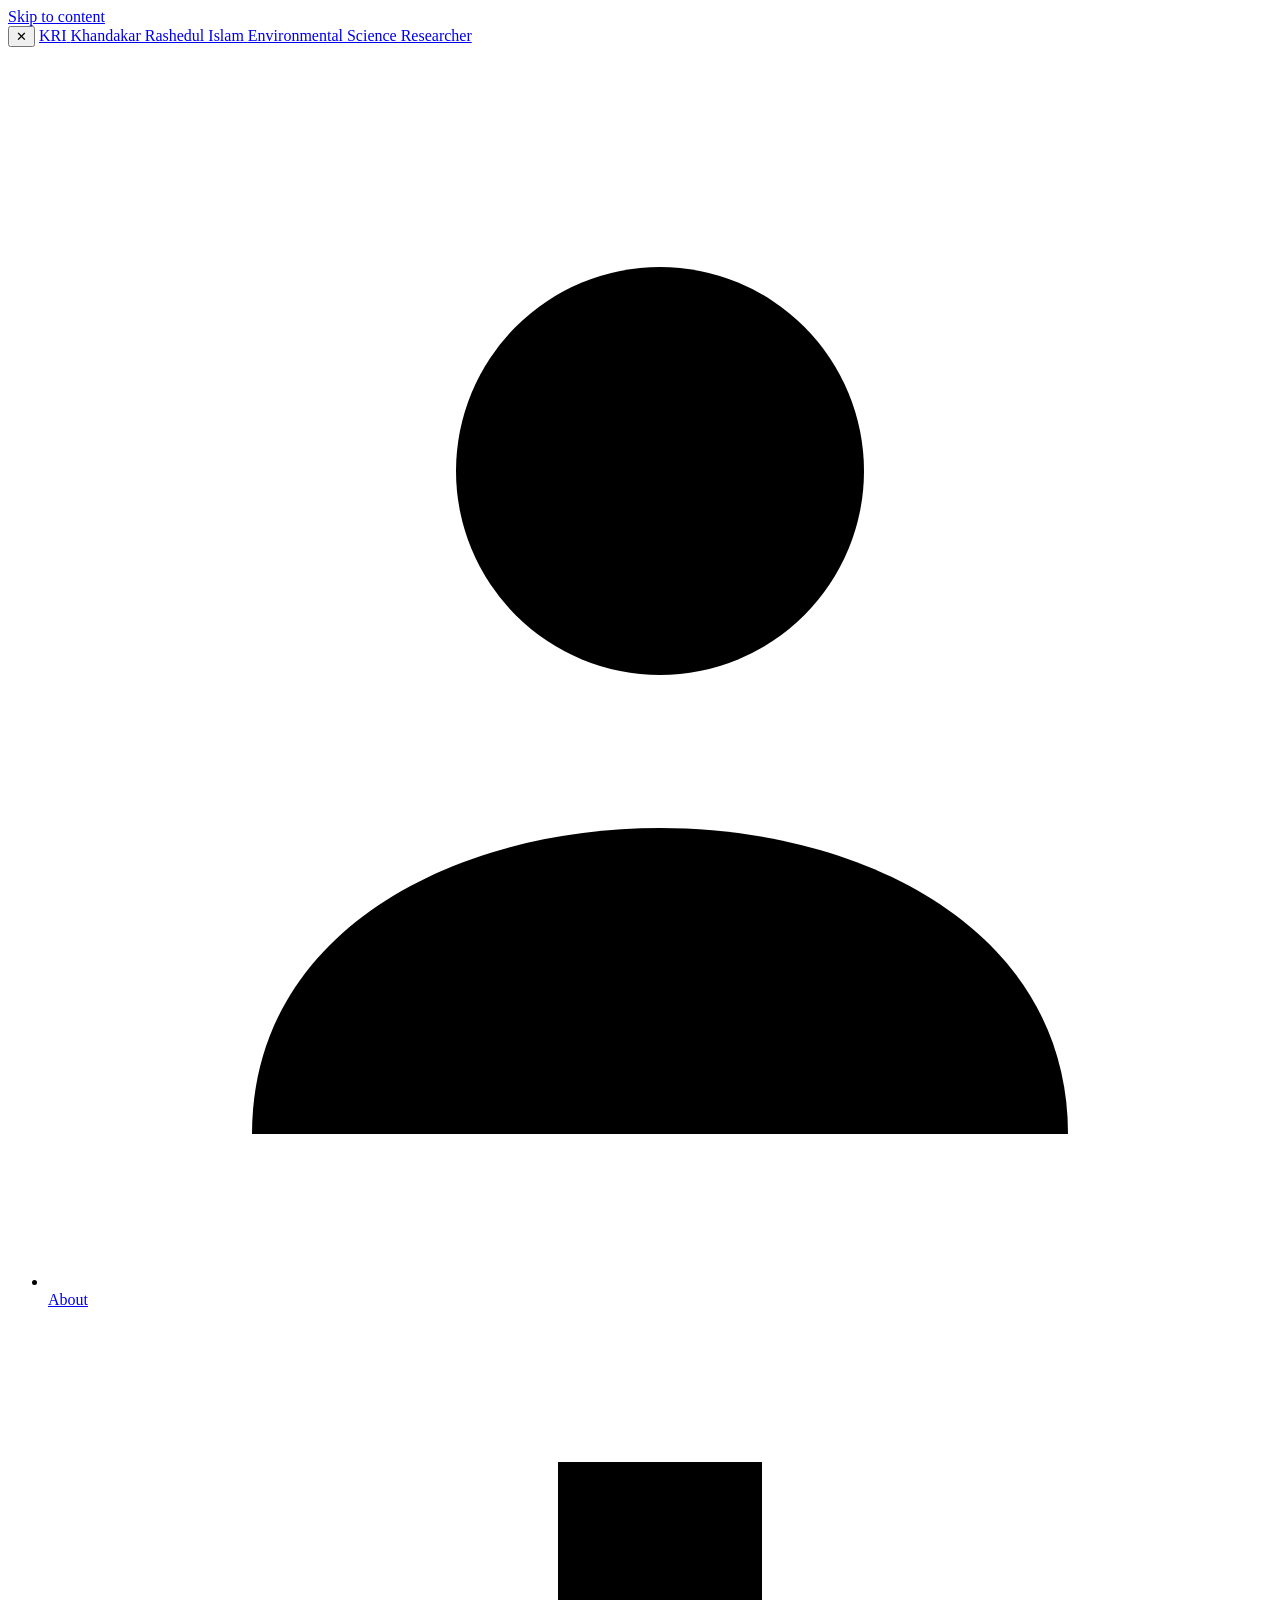
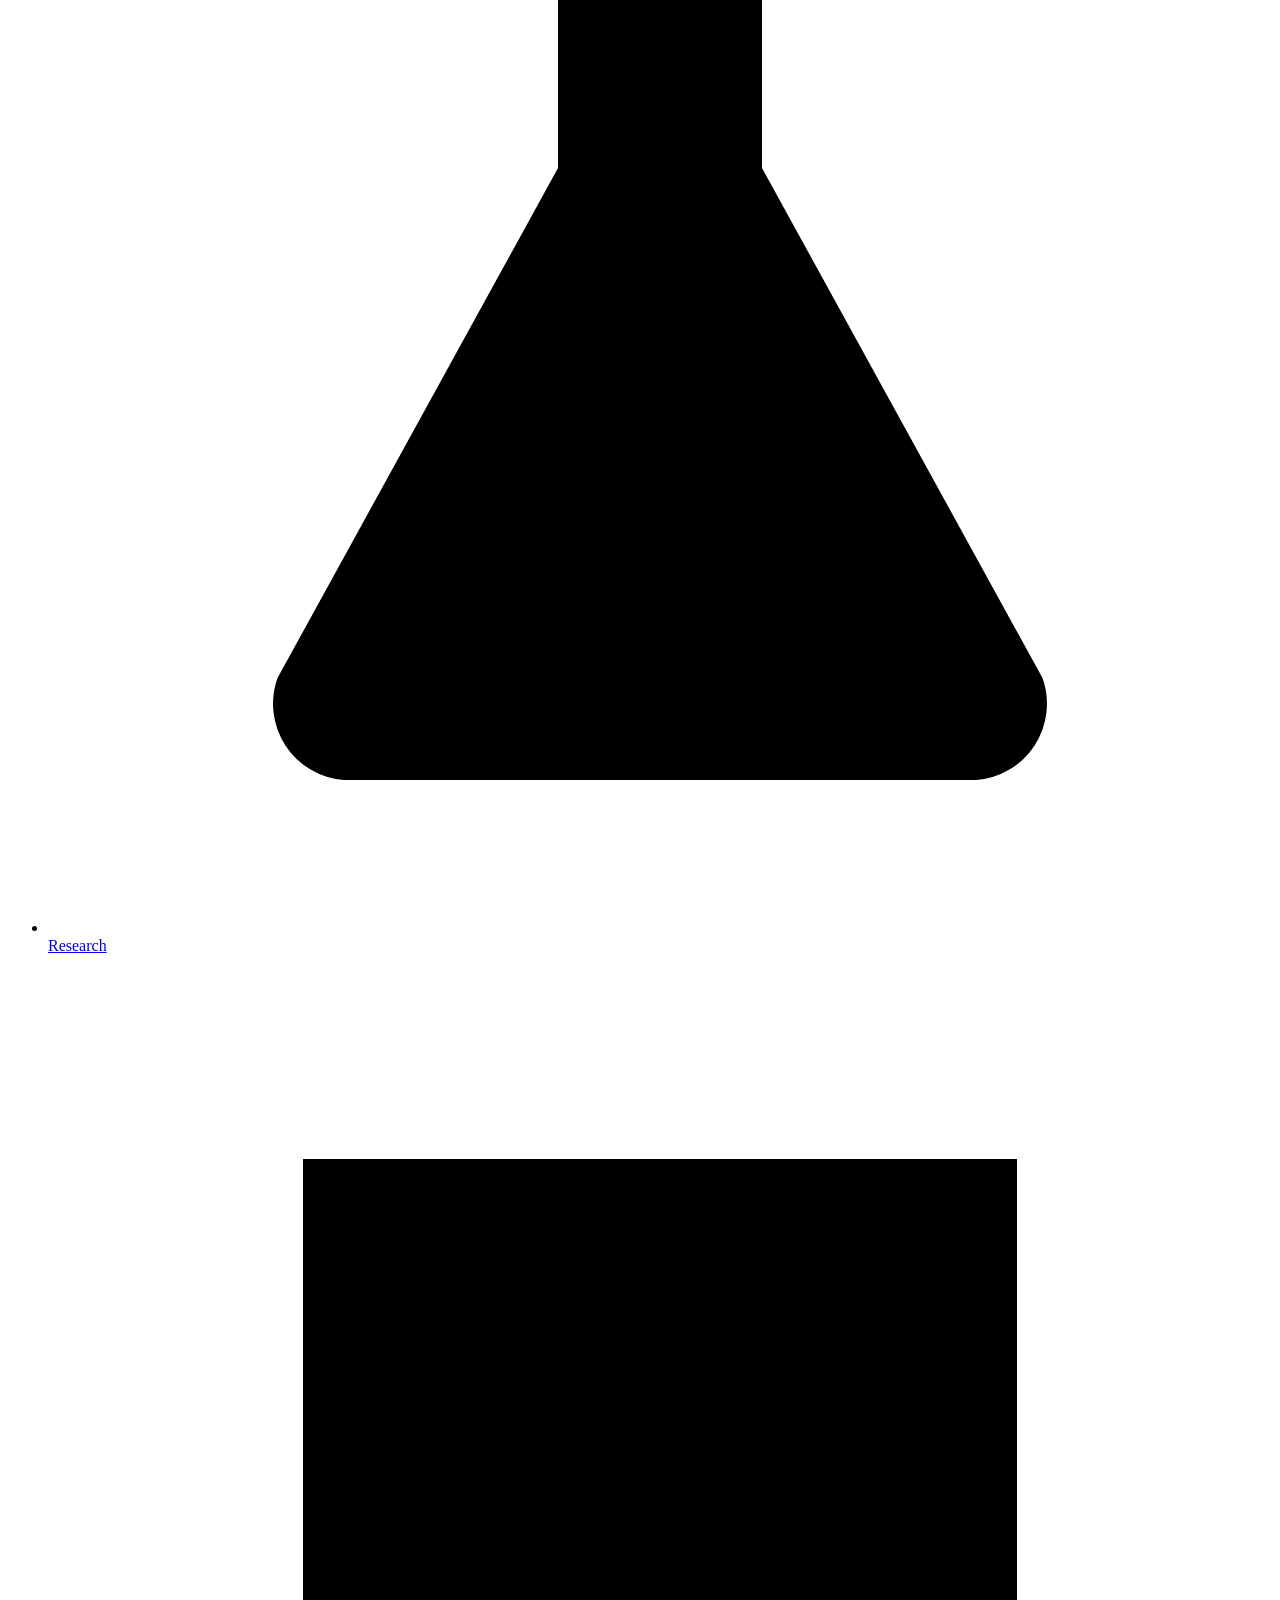
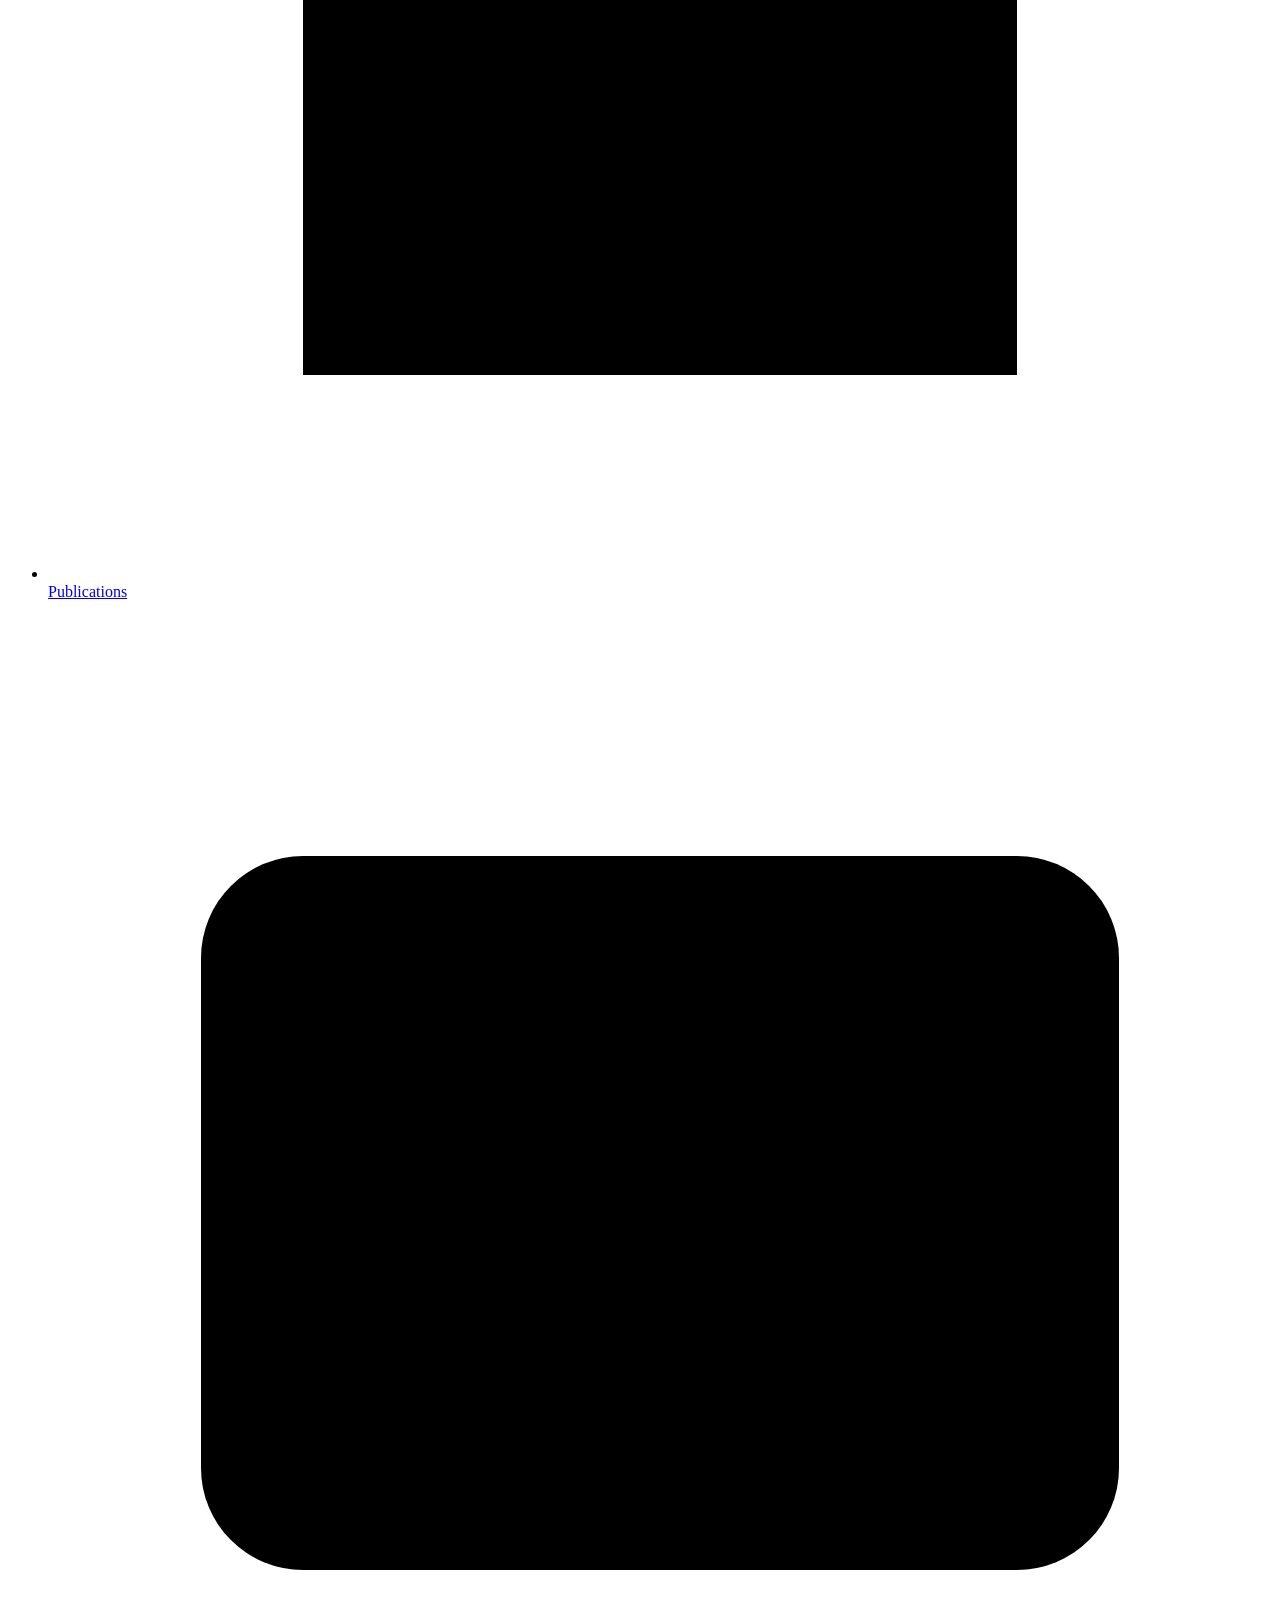
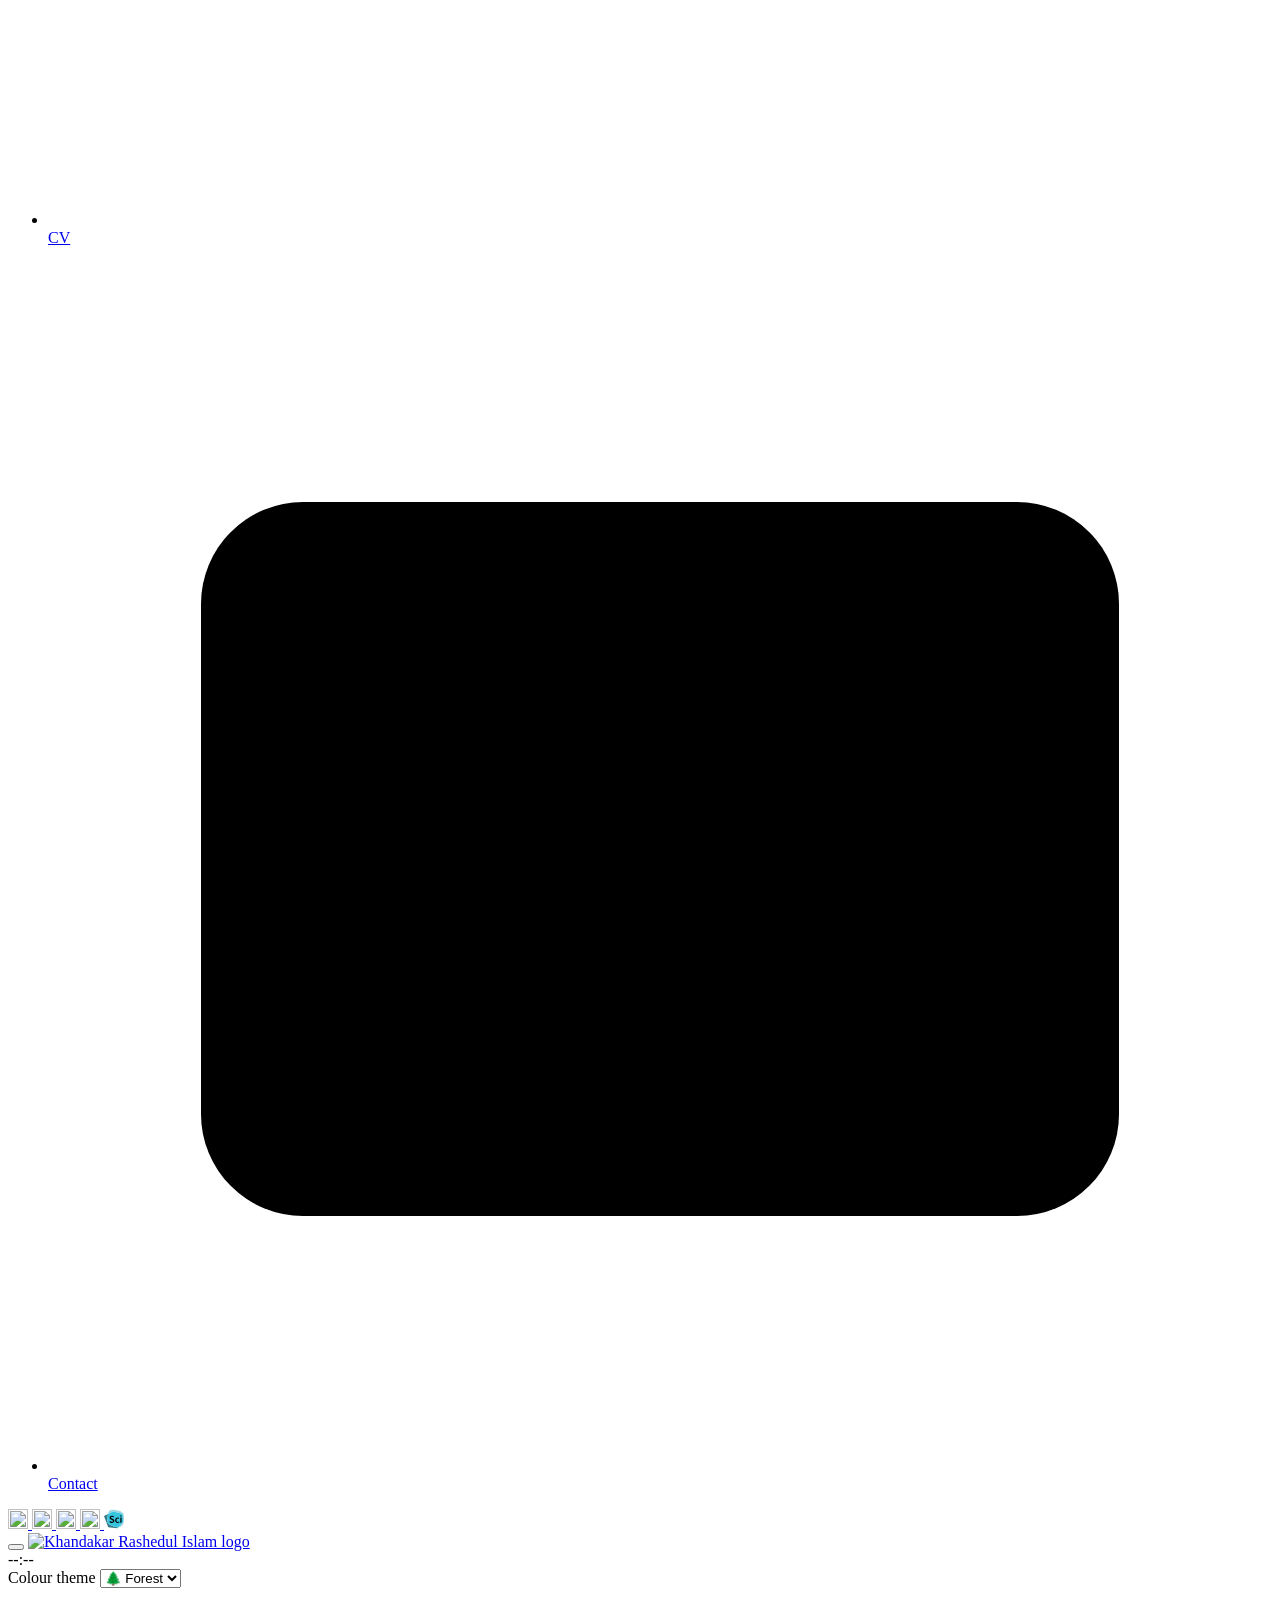
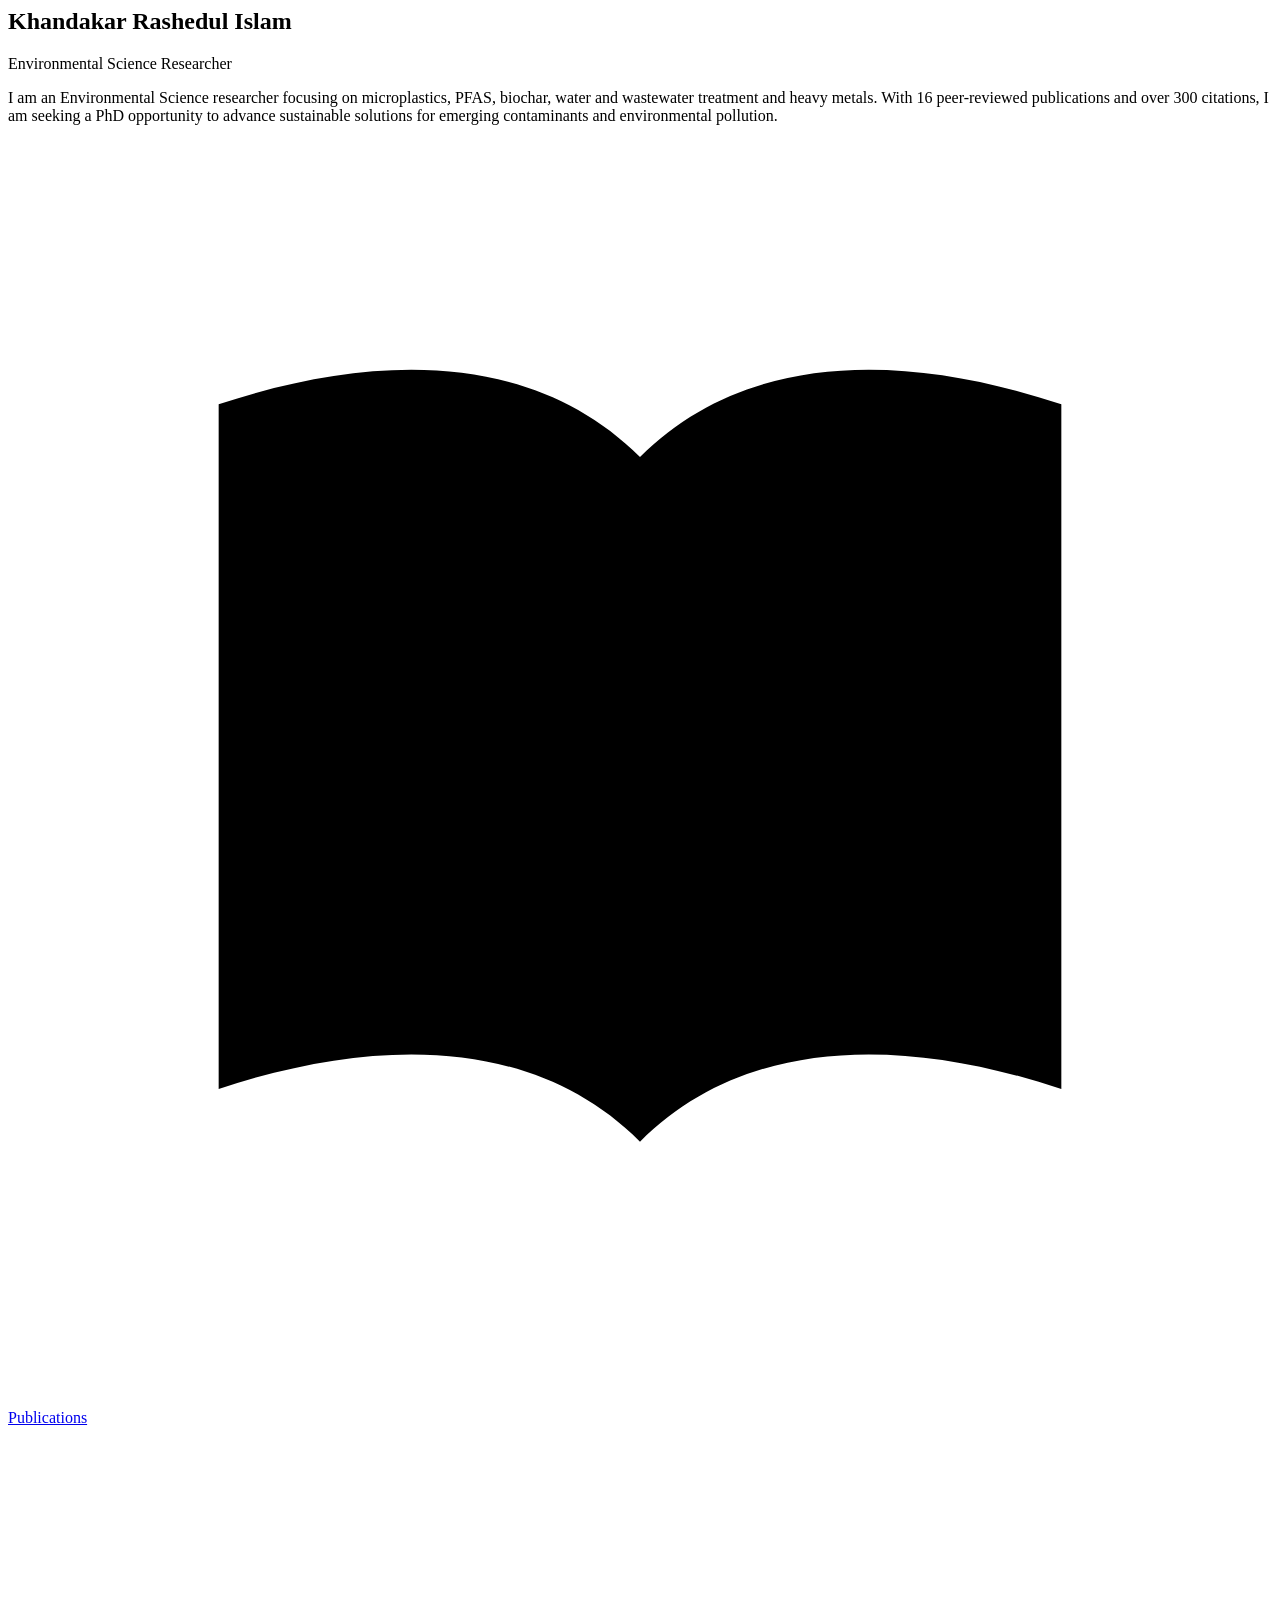
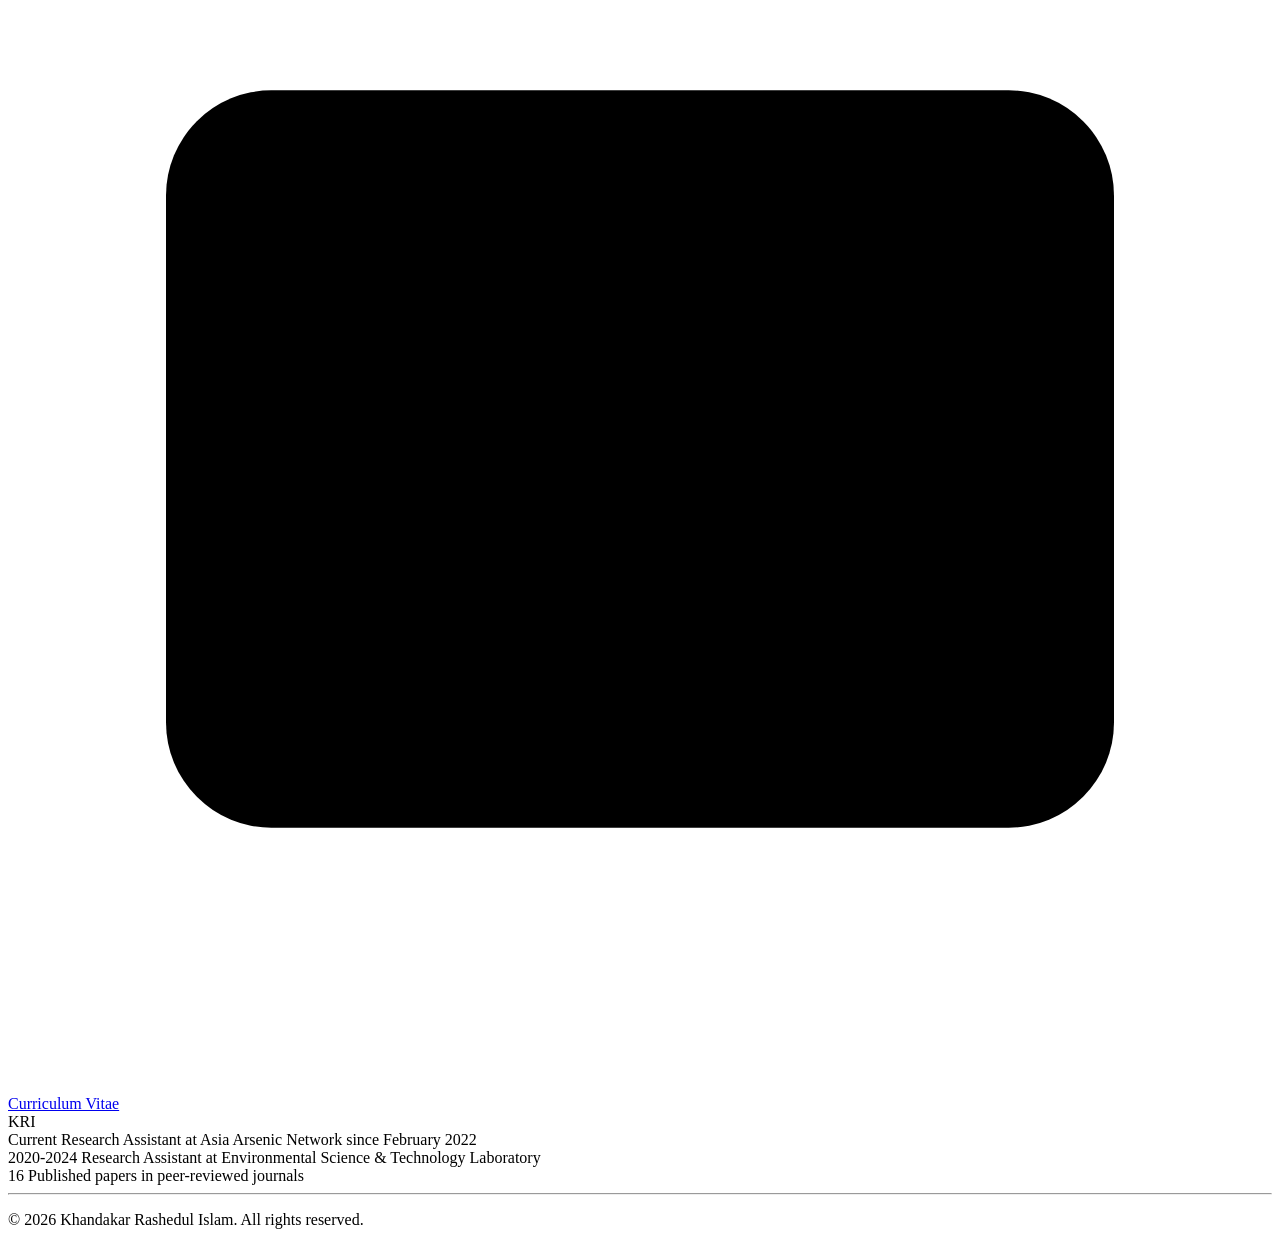
==== index.html @ bc5d3977 "Add SciProfiles link to index.html" ====
<!DOCTYPE html>
<html lang="en">
<head>
  <meta charset="UTF-8">
  <meta name="viewport" content="width=device-width, initial-scale=1">
  <title>Khandakar Rashedul Islam | Environmental Science Researcher</title>
  <meta name="description" content="Academic portfolio of Khandakar Rashedul Islam, an environmental science researcher working on microplastics, emerging contaminants such as PFAS, and environmental remediation.">
  <link rel="stylesheet" href="style.css">
    <link rel="icon" href="assets/logo.png" type="image/png">
</head>
<body>

  <!-- Falling background symbols (filled in by script.js) -->
  <div class="bg-glyphs" id="bg-glyphs" aria-hidden="true"></div>

  <a class="skip-link" href="#main">Skip to content</a>

  <!-- Dark overlay behind the sidebar on tablet and mobile -->
  <div class="sidebar-overlay" id="sidebar-overlay" hidden></div>

  <!-- ===================== SIDEBAR ===================== -->
  <aside class="sidebar" id="sidebar" aria-label="Site menu">

    <button class="icon-btn sidebar-close" id="sidebar-close" type="button" aria-label="Close menu">✕</button>

    <a class="side-brand" href="index.html">
      <!--
        SIDEBAR PHOTO: to use your photo, upload assets/profile.jpg, then replace the <span> line below with:
        <img class="side-avatar" src="assets/profile.jpg" alt="Khandakar Rashedul Islam">
      -->
      <span class="side-avatar" aria-hidden="true">KRI</span>
      <span class="side-brand-text">
        <span class="side-name">Khandakar Rashedul Islam</span>
        <span class="side-title">Environmental Science Researcher</span>
      </span>
    </a>

    <nav class="side-nav" aria-label="Main navigation">
      <ul>
        <li>
          <a href="about.html">
            <span class="nav-icon"><svg class="icon" viewBox="0 0 24 24" aria-hidden="true"><circle cx="12" cy="8" r="4"/><path d="M4 21c0-4 4-6 8-6s8 2 8 6"/></svg></span>
            About
          </a>
        </li>
        <li>
          <a href="research.html">
            <span class="nav-icon"><svg class="icon" viewBox="0 0 24 24" aria-hidden="true"><path d="M9 3h6M10 3v6L4.5 19a1.5 1.5 0 0 0 1.3 2h12.4a1.5 1.5 0 0 0 1.3-2L14 9V3"/><path d="M7 15h10"/></svg></span>
            Research
          </a>
        </li>
        <li>
          <a href="publications.html">
            <span class="nav-icon"><svg class="icon" viewBox="0 0 24 24" aria-hidden="true"><path d="M5 4h14v16H5z"/><path d="M8 8h8M8 12h8M8 16h5"/></svg></span>
            Publications
          </a>
        </li>
        <li>
          <a href="cv.html">
            <span class="nav-icon"><svg class="icon" viewBox="0 0 24 24" aria-hidden="true"><rect x="3" y="5" width="18" height="14" rx="2"/><circle cx="9" cy="11" r="2"/><path d="M6 16c.5-1.5 5.5-1.5 6 0M15 10h3M15 14h3"/></svg></span>
            CV
          </a>
        </li>
        <li>
          <a href="contact.html">
            <span class="nav-icon"><svg class="icon" viewBox="0 0 24 24" aria-hidden="true"><rect x="3" y="5" width="18" height="14" rx="2"/><path d="m3 7 9 6 9-6"/></svg></span>
            Contact
          </a>
        </li>
      </ul>
    </nav>

    <!--
      PROFILE LINKS (bottom of sidebar). This is the ONLY place you need to edit your profile links.
      The buttons in the Contact section copy these automatically.
      To activate an icon: replace href="#contact" with your real link and delete the word is-placeholder.
      To remove an icon: delete its whole <a ...> ... </a> block.
    -->
       <div class="sidebar-links" aria-label="Academic profiles">
      <a class="profile-icon" href="https://www.linkedin.com/in/khandakarrashedulislam/" data-profile="linkedin" title="LinkedIn" aria-label="LinkedIn">
        <img src="assets/icons/linkedin.svg" alt="" width="20" height="20">
      </a>
      <a class="profile-icon" href="https://scholar.google.com/citations?user=u9Iv7xsAAAAJ&amp;hl=en" data-profile="scholar" title="Google Scholar" aria-label="Google Scholar">
        <img src="assets/icons/scholar.svg" alt="" width="20" height="20">
      </a>
      <a class="profile-icon" href="https://orcid.org/0000-0001-8953-0224" data-profile="orcid" title="ORCID" aria-label="ORCID">
        <img src="assets/icons/orcid.svg" alt="" width="20" height="20">
      </a>
      <a class="profile-icon" href="https://www.researchgate.net/profile/Khandakar-Rashedul-Islam-2?ev=hdr_xprf" data-profile="researchgate" title="ResearchGate" aria-label="ResearchGate">
        <img src="assets/icons/researchgate.svg" alt="" width="20" height="20">
      </a>
      <a class="profile-icon" href="https://sciprofiles.com/profile/Khandakarrashedulislam" data-profile="sciprofiles" title="SciProfiles" aria-label="SciProfiles">
        <img src="assets/icons/sciprofiles.svg" alt="" width="20" height="20">
      </a>
    </div>
    </div>

  </aside>

  <!-- ===================== MAIN AREA ===================== -->
  <div class="main-area">

    <!-- Top bar -->
    <header class="topbar">
      <div class="topbar-left">
        <button class="icon-btn menu-btn" id="menu-btn" type="button" aria-label="Open menu" aria-expanded="false" aria-controls="sidebar">
          <span class="menu-bar"></span>
          <span class="menu-bar"></span>
          <span class="menu-bar"></span>
        </button>
        <a class="site-logo" href="index.html" aria-label="Home">
          <img src="assets/logo.png" alt="Khandakar Rashedul Islam logo" width="36" height="36">
        </a>
        <div class="clock">
          <span class="clock-time" id="clock-time">--:--</span>
          <span class="clock-date" id="clock-date"></span>
        </div>
      </div>

      <div class="topbar-right">
        <label class="visually-hidden" for="theme-select">Colour theme</label>
        <select class="theme-select" id="theme-select">
          <option value="forest">🌲 Forest</option> 
          <option value="light">🌞 Light</option>
          <option value="dark">🌙 Dark</option>
         
        </select>
      </div>
    </header>

    <main id="main">

      <!-- ===================== HOME / HERO ===================== -->
      <section class="hero" id="home">
        <div class="container">
          <div class="hero-card reveal">

            <div class="hero-text">
             <!-- <p class="pill"><span class="pill-dot"></span></p> ====== -->
              <h1>Khandakar Rashedul Islam</h1>
              <p class="hero-subtitle">Environmental Science Researcher</p>
              <p class="hero-intro">
               I am an Environmental Science researcher focusing on microplastics, PFAS, biochar, water and wastewater treatment and heavy metals. With 16 peer-reviewed publications and over 300 citations, I am seeking a PhD opportunity to advance sustainable solutions for emerging contaminants and environmental pollution.
              </p>
              <div class="button-row">
                <a class="btn btn-primary" href="publications.html">
                  <svg class="icon" viewBox="0 0 24 24" aria-hidden="true"><path d="M4 5c3-1 6-1 8 1 2-2 5-2 8-1v13c-3-1-6-1-8 1-2-2-5-2-8-1z"/><path d="M12 6v13"/></svg>
                  Publications
                </a>
                <a class="btn btn-outline" href="cv.html">
                  <svg class="icon" viewBox="0 0 24 24" aria-hidden="true"><rect x="3" y="5" width="18" height="14" rx="2"/><circle cx="9" cy="11" r="2"/><path d="M6 16c.5-1.5 5.5-1.5 6 0M15 10h3M15 14h3"/></svg>
                  Curriculum Vitae
                </a>
              </div>
            </div>

            <div class="hero-photo-wrap">
              <!--
                PROFILE PHOTO: this circle is a placeholder.
                To use your photo, upload it as assets/profile.jpg, then DELETE the whole <div class="hero-photo">...</div>
                below and put this single line in its place:
                <img class="hero-photo" src="assets/profile.jpg" alt="Portrait of Khandakar Rashedul Islam">
              -->
              <div class="hero-photo" role="img" aria-label="Profile photo placeholder">
                <span>KRI</span>
              </div>
            </div>

          </div>
        </div>
      </section>

      <!-- ===================== STATISTICS =====================
           To update your numbers later, change the number inside each
           <span class="stat-number"> and the label next to it. -->
      <section class="stats" aria-label="Research at a glance">
        <div class="container stats-grid">

        <div class="card stat reveal">
            <span class="stat-number">Current</span>
            <span class="stat-label">Research Assistant at Asia Arsenic Network since February 2022</span>
          </div>
        <div class="card stat reveal">
            <span class="stat-number">2020-2024</span>
            <span class="stat-label">Research Assistant at Environmental Science & Technology Laboratory</span>
          </div>
          <div class="card stat reveal">
            <span class="stat-number">16</span>
            <span class="stat-label">Published papers in peer-reviewed journals</span>
          </div>
        </div>
      </section>

      <div class="container"><hr class="divider"></div>

</main>

    <!-- ===================== FOOTER ===================== -->
    <footer class="site-footer">
      <div class="container">
        <p>© <span id="current-year">2026</span> Khandakar Rashedul Islam. All rights reserved.</p>
      </div>
    </footer>

  </div>

  <script src="script.js"></script>
</body>
</html>
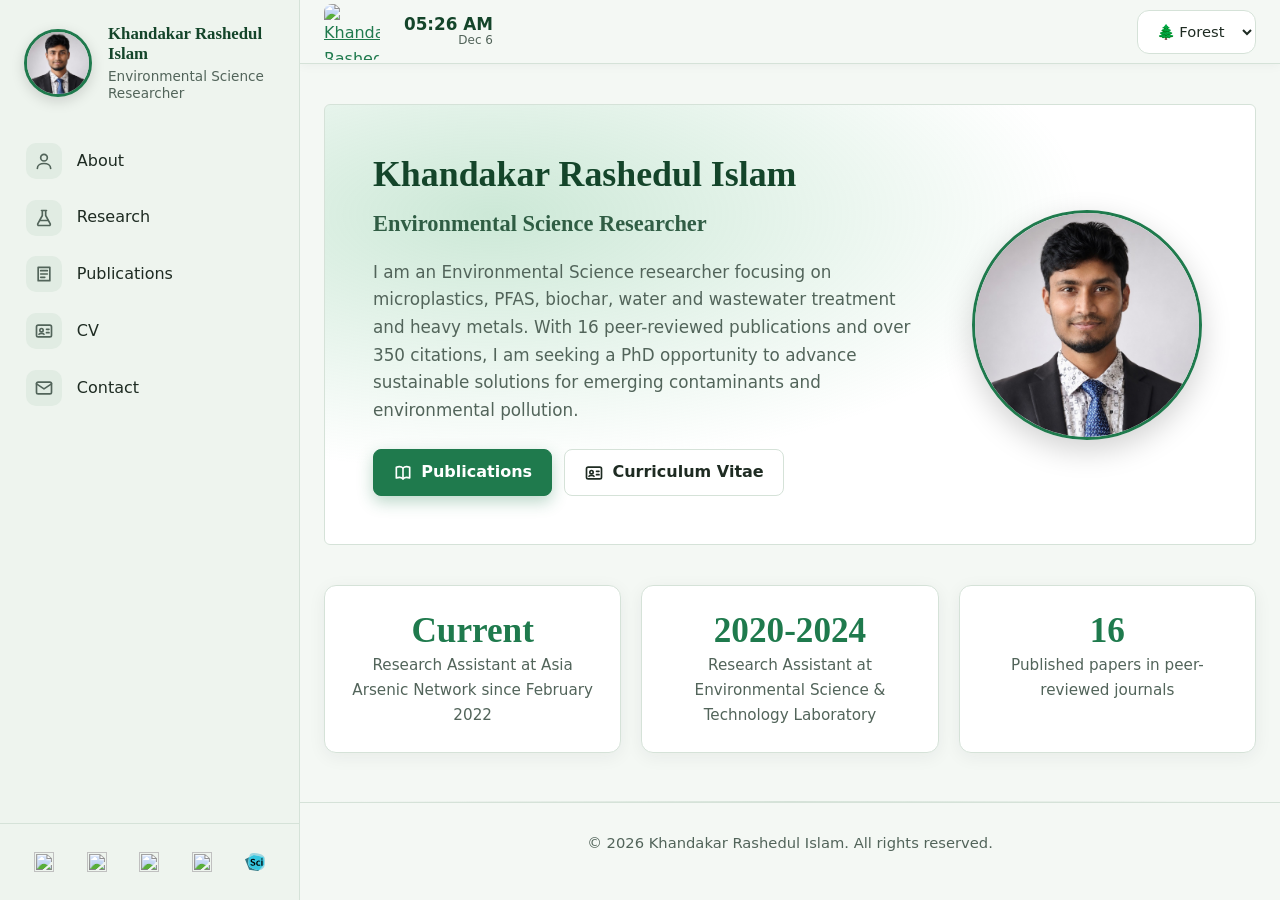
==== commit 22b6a834: "Update citation count in index.html Updated citation count from 300 to 350 in the introduction parag" ====
--- a/index.html
+++ b/index.html
@@ -92,7 +92,6 @@
       <a class="profile-icon" href="https://sciprofiles.com/profile/Khandakarrashedulislam" data-profile="sciprofiles" title="SciProfiles" aria-label="SciProfiles">
         <img src="assets/icons/sciprofiles.svg" alt="" width="20" height="20">
       </a>
-    </div>
     </div>
 
   </aside>
@@ -140,7 +139,7 @@
               <h1>Khandakar Rashedul Islam</h1>
               <p class="hero-subtitle">Environmental Science Researcher</p>
               <p class="hero-intro">
-               I am an Environmental Science researcher focusing on microplastics, PFAS, biochar, water and wastewater treatment and heavy metals. With 16 peer-reviewed publications and over 300 citations, I am seeking a PhD opportunity to advance sustainable solutions for emerging contaminants and environmental pollution.
+               I am an Environmental Science researcher focusing on microplastics, PFAS, biochar, water and wastewater treatment and heavy metals. With 16 peer-reviewed publications and over 350 citations, I am seeking a PhD opportunity to advance sustainable solutions for emerging contaminants and environmental pollution.
               </p>
               <div class="button-row">
                 <a class="btn btn-primary" href="publications.html">
--- a/style.css
+++ b/style.css
@@ -0,0 +1,1042 @@
+/* =====================================================================
+   style.css: colours, fonts, layout and responsive rules
+   Breakpoints:
+     Desktop = 1024px and wider (default rules, sidebar always visible)
+     Tablet  = 641px to 1023px  (@media max-width: 1023px, sidebar becomes a slide-in menu)
+     Mobile  = 640px and narrower (@media max-width: 640px)
+   ===================================================================== */
+
+/* ---------- 1. COLOURS, FONTS AND SIZES (safe to edit) ---------- */
+:root {
+  --bg: #ffffff;
+  --sidebar-bg: #fafbfc;
+  --surface: #ffffff;
+  --text: #1f2937;
+  --heading: #1b365d;
+  --muted: #556070;
+  --primary: #0066cc;          /* MAIN ACCENT COLOUR: change this to restyle the site */
+  --on-primary: #ffffff;
+  --tile-bg: #eef1f5;
+  --tag-bg: #e8f1fb;
+  --tag-text: #0b5cab;
+  --border: #e4e8ee;
+  --header-bg: rgba(255, 255, 255, 0.9);
+  --hero-glow: rgba(120, 176, 230, 0.35);
+  --btn-shadow: 0 6px 16px rgba(0, 102, 204, 0.3);
+  --warn-bg: #fef3c7;
+  --warn-text: #92400e;
+  --shadow: 0 4px 18px rgba(31, 41, 55, 0.06);
+  --shadow-hover: 0 10px 28px rgba(31, 41, 55, 0.13);
+  --radius: 12px;
+  --sidebar-width: 300px;
+  --topbar-height: 64px;
+  --font: system-ui, -apple-system, "Segoe UI", Roboto, "Helvetica Neue", Arial, sans-serif;          /* BODY FONT */
+  --font-serif: "Source Serif 4", "Source Serif Pro", Georgia, "Times New Roman", serif;               /* HEADING FONT */
+}
+
+[data-theme="dark"] {
+  --bg: #0f1720;
+  --sidebar-bg: #121c27;
+  --surface: #17222f;
+  --text: #dbe3ec;
+  --heading: #eaf2fb;
+  --muted: #9aa8b8;
+  --primary: #4da3ff;
+  --on-primary: #06121f;
+  --tile-bg: #1f2c3a;
+  --tag-bg: #16314d;
+  --tag-text: #9ccbff;
+  --border: #2a3a4b;
+  --header-bg: rgba(15, 23, 32, 0.9);
+  --hero-glow: rgba(77, 163, 255, 0.18);
+  --btn-shadow: 0 6px 16px rgba(77, 163, 255, 0.25);
+  --warn-bg: #78350f;
+  --warn-text: #fde68a;
+  --shadow: 0 4px 18px rgba(0, 0, 0, 0.35);
+  --shadow-hover: 0 10px 28px rgba(0, 0, 0, 0.5);
+}
+
+[data-theme="forest"] {
+  --bg: #f4f8f4;
+  --sidebar-bg: #eef4ee;
+  --surface: #ffffff;
+  --text: #1e2b22;
+  --heading: #14452a;
+  --muted: #52645a;
+  --primary: #1f7a4d;
+  --tile-bg: #e1ece3;
+  --tag-bg: #e1f0e6;
+  --tag-text: #176239;
+  --border: #d5e2d8;
+  --header-bg: rgba(244, 248, 244, 0.9);
+  --hero-glow: rgba(110, 190, 140, 0.35);
+  --btn-shadow: 0 6px 16px rgba(31, 122, 77, 0.3);
+}
+
+/* ---------- 2. BASIC RESET ---------- */
+*, *::before, *::after { box-sizing: border-box; }
+
+[hidden] { display: none !important; }
+
+html {
+  scroll-behavior: smooth;
+  scroll-padding-top: calc(var(--topbar-height) + 12px);
+}
+
+body {
+  margin: 0;
+  font-family: var(--font);
+  font-size: 1rem;
+  line-height: 1.65;
+  color: var(--text);
+  background: var(--bg);
+  transition: background 0.25s ease, color 0.25s ease;
+}
+
+img { max-width: 100%; height: auto; }
+a { color: var(--primary); }
+
+h1, h2, h3 {
+  font-family: var(--font-serif);
+  color: var(--heading);
+  line-height: 1.2;
+  margin: 0 0 0.5rem;
+}
+h3 { font-size: 1.15rem; }
+p { margin: 0 0 0.9rem; }
+
+:focus-visible { outline: 3px solid var(--primary); outline-offset: 3px; }
+
+.container { width: min(1024px, 100% - 3rem); margin-inline: auto; }
+
+.visually-hidden {
+  position: absolute;
+  width: 1px;
+  height: 1px;
+  overflow: hidden;
+  clip: rect(0 0 0 0);
+  white-space: nowrap;
+}
+
+.skip-link {
+  position: absolute;
+  left: -999px;
+  top: 0;
+  background: var(--primary);
+  color: var(--on-primary);
+  padding: 0.6rem 1rem;
+  z-index: 100;
+}
+.skip-link:focus { left: 0; }
+
+/* Small line icons used in buttons and the menu */
+.icon {
+  width: 20px;
+  height: 20px;
+  flex: 0 0 auto;
+  fill: none;
+  stroke: currentColor;
+  stroke-width: 2;
+  stroke-linecap: round;
+  stroke-linejoin: round;
+}
+
+/* ---------- 3. FALLING BACKGROUND SYMBOLS ---------- */
+.bg-glyphs {
+  position: fixed;
+  inset: 0;
+  overflow: hidden;
+  pointer-events: none;
+  z-index: 0;
+}
+.glyph {
+  position: absolute;
+  top: -10vh;
+  color: var(--primary);
+  opacity: 0.1;
+  user-select: none;
+  animation-name: glyph-fall;
+  animation-timing-function: linear;
+  animation-iteration-count: infinite;
+}
+@keyframes glyph-fall {
+  from { transform: translateY(0) rotate(0deg); }
+  to   { transform: translateY(120vh) rotate(360deg); }
+}
+
+/* ---------- 4. SIDEBAR ---------- */
+.sidebar {
+  position: fixed;
+  top: 0;
+  bottom: 0;
+  left: 0;
+  width: var(--sidebar-width);
+  z-index: 30;
+  display: flex;
+  flex-direction: column;
+  background: var(--sidebar-bg);
+  border-right: 1px solid var(--border);
+  overflow-y: auto;
+}
+
+.side-brand {
+  display: flex;
+  align-items: center;
+  gap: 1rem;
+  padding: 1.5rem 1.5rem 1.25rem;
+  text-decoration: none;
+  color: var(--heading);
+}
+.side-avatar {
+  flex: 0 0 auto;
+  width: 68px;
+  height: 68px;
+  border-radius: 50%;
+  object-fit: cover;
+  border: 3px solid var(--primary);
+  box-shadow: 0 4px 14px rgba(0, 0, 0, 0.15);
+  display: grid;
+  place-items: center;
+  background: var(--tag-bg);
+  color: var(--primary);
+  font-family: var(--font-serif);
+  font-weight: 800;
+}
+.side-brand-text { display: flex; flex-direction: column; min-width: 0; }
+.side-name {
+  font-family: var(--font-serif);
+  font-size: 1.05rem;
+  font-weight: 600;
+  line-height: 1.2;
+}
+.side-title { font-size: 0.85rem; color: var(--muted); line-height: 1.3; margin-top: 0.2rem; }
+
+.side-nav { padding: 0.75rem 1rem; }
+.side-nav ul { list-style: none; margin: 0; padding: 0; }
+.side-nav li { margin-bottom: 0.3rem; }
+.side-nav a {
+  display: flex;
+  align-items: center;
+  gap: 0.9rem;
+  padding: 0.5rem 0.65rem;
+  border-radius: 12px;
+  color: var(--text);
+  text-decoration: none;
+  font-weight: 500;
+}
+.nav-icon {
+  display: grid;
+  place-items: center;
+  width: 36px;
+  height: 36px;
+  border-radius: 10px;
+  background: var(--tile-bg);
+  color: var(--muted);
+}
+.side-nav a:hover { background: var(--tile-bg); }
+.side-nav a:hover .nav-icon { background: var(--tag-bg); color: var(--primary); }
+
+.sidebar-links {
+  margin-top: auto;
+  display: flex;
+  justify-content: space-around;
+  gap: 0.25rem;
+  padding: 1rem 1.25rem;
+  border-top: 1px solid var(--border);
+}
+.profile-icon {
+  display: inline-flex;
+  align-items: center;
+  justify-content: center;
+  width: 44px;
+  height: 44px;
+  border-radius: 50%;
+  color: var(--muted);
+  font-weight: 800;
+  font-size: 0.95rem;
+  text-decoration: none;
+}
+.profile-icon:hover { background: var(--tile-bg); color: var(--primary); }
+
+.icon-btn.sidebar-close { display: none; position: absolute; top: 0.75rem; right: 0.75rem; }
+.sidebar-overlay {
+  position: fixed;
+  inset: 0;
+  z-index: 60;
+  background: rgba(0, 0, 0, 0.4);
+}
+
+/* ---------- 5. MAIN AREA AND TOP BAR ---------- */
+.main-area {
+  position: relative;
+  z-index: 1;
+  margin-left: var(--sidebar-width);
+}
+
+.topbar {
+  position: sticky;
+  top: 0;
+  z-index: 40;
+  display: flex;
+  align-items: center;
+  justify-content: space-between;
+  gap: 1rem;
+  height: var(--topbar-height);
+  padding: 0 1.5rem;
+  background: var(--header-bg);
+  backdrop-filter: blur(10px);
+  -webkit-backdrop-filter: blur(10px);
+  border-bottom: 1px solid var(--border);
+  box-shadow: 0 2px 10px rgba(0, 0, 0, 0.04);
+}
+.topbar-left { display: flex; align-items: center; gap: 1rem; }
+
+.clock { display: flex; flex-direction: column; line-height: 1.15; margin-left: 0.5rem; }
+.clock-time { font-weight: 700; color: var(--heading); font-size: 1.05rem; }
+.clock-date { font-size: 0.75rem; color: var(--muted); text-align: right; }
+
+.theme-select {
+  min-height: 44px;
+  padding: 0.4rem 0.9rem;
+  border-radius: 12px;
+  border: 1px solid var(--border);
+  background: var(--surface);
+  color: var(--text);
+  font: inherit;
+  font-size: 0.92rem;
+  cursor: pointer;
+}
+
+.icon-btn {
+  width: 44px;
+  height: 44px;
+  border-radius: 12px;
+  border: 1px solid var(--border);
+  background: var(--surface);
+  color: var(--text);
+  font-size: 1.1rem;
+  cursor: pointer;
+  display: inline-flex;
+  align-items: center;
+  justify-content: center;
+}
+.icon-btn:hover { background: var(--tile-bg); }
+
+/* The ☰ button is hidden on desktop */
+.menu-btn { display: none; flex-direction: column; gap: 4px; }
+.menu-bar { display: block; width: 18px; height: 2px; background: currentColor; border-radius: 2px; }
+
+/* ---------- 6. BUTTONS ---------- */
+.btn {
+  display: inline-flex;
+  align-items: center;
+  justify-content: center;
+  gap: 0.5rem;
+  min-height: 44px;
+  padding: 0.6rem 1.2rem;
+  border-radius: 8px;
+  border: 1px solid var(--primary);
+  font-weight: 600;
+  text-decoration: none;
+  cursor: pointer;
+  transition: transform 0.15s ease, border-color 0.15s ease, background 0.15s ease;
+}
+.btn:hover { transform: translateY(-2px); }
+.btn-primary { background: var(--primary); color: var(--on-primary); box-shadow: var(--btn-shadow); }
+.btn-outline { background: var(--surface); color: var(--text); border-color: var(--border); }
+.btn-outline:hover { border-color: var(--primary); color: var(--primary); }
+.btn-small { min-height: 38px; padding: 0.3rem 1rem; font-size: 0.88rem; }
+
+.button-row { display: flex; flex-wrap: wrap; gap: 0.75rem; margin-top: 1.5rem; }
+
+/* Links that still contain placeholder addresses */
+.is-placeholder {
+  opacity: 0.55;
+  border-style: dashed;
+  pointer-events: none;
+}
+.is-placeholder::after {
+  content: " (add link)";
+  font-size: 0.75em;
+  font-weight: 400;
+  margin-left: 0.3em;
+}
+.profile-icon.is-placeholder::after { content: none; }
+
+/* ---------- 7. HERO ---------- */
+.hero { padding: 2.5rem 0 1.5rem; }
+.hero-card {
+  display: grid;
+  grid-template-columns: 1fr 240px;
+  gap: 2.5rem;
+  align-items: center;
+  padding: 3rem;
+  border: 1px solid var(--border);
+  border-radius: 6px;
+  background:
+    radial-gradient(ellipse at 18% 25%, var(--hero-glow), transparent 55%),
+    var(--surface);
+}
+
+.pill {
+  display: inline-flex;
+  align-items: center;
+  gap: 0.55rem;
+  margin-bottom: 1.5rem;
+  padding: 0.4rem 0.95rem;
+  border: 1px solid var(--border);
+  border-radius: 999px;
+  background: var(--surface);
+  font-size: 0.85rem;
+  color: var(--text);
+}
+.pill-dot {
+  width: 8px;
+  height: 8px;
+  border-radius: 50%;
+  background: var(--primary);
+  box-shadow: 0 0 0 3px var(--tag-bg);
+}
+
+.hero h1 { font-size: clamp(2.2rem, 2.8vw, 2.6rem); font-weight: 600; margin-bottom: 0.6rem; }
+.hero-subtitle {
+  font-family: var(--font-serif);
+  font-size: 1.4rem;
+  font-weight: 600;
+  color: var(--heading);
+  opacity: 0.85;
+  margin-bottom: 1rem;
+}
+.hero-intro { max-width: 65ch; color: var(--muted); font-size: 1.05rem; }
+
+.hero-photo-wrap { display: flex; justify-content: center; }
+.hero-photo {
+  width: 100%;
+  max-width: 230px;
+  aspect-ratio: 1 / 1;
+  object-fit: cover;
+  border-radius: 50%;
+  border: 3px solid var(--primary);
+  box-shadow: 0 10px 30px rgba(0, 0, 0, 0.18);
+}
+div.hero-photo {
+  display: grid;
+  place-items: center;
+  background: linear-gradient(135deg, var(--tag-bg), var(--tile-bg));
+  color: var(--primary);
+  font-family: var(--font-serif);
+  font-size: 3.5rem;
+  font-weight: 700;
+}
+
+/* ---------- 8. STATS, DIVIDER ---------- */
+.stats { padding: 1rem 0 0; }
+.stats-grid { display: grid; grid-template-columns: repeat(3, 1fr); gap: 1.25rem; }
+.stat { text-align: center; padding: 1.25rem; }
+.stat-number {
+  display: block;
+  font-family: var(--font-serif);
+  font-size: 2.2rem;
+  font-weight: 700;
+  color: var(--primary);
+  line-height: 1.2;
+}
+.stat-label { display: block; color: var(--muted); font-size: 0.95rem; }
+
+.divider {
+  border: 0;
+  height: 1px;
+  margin: 3rem 0 0;
+  background: linear-gradient(90deg, transparent, var(--border), transparent);
+}
+
+/* ---------- 9. SECTIONS AND CARDS ---------- */
+.section { padding: 3.5rem 0; }
+.section-head { margin-bottom: 2rem; }
+.section-head h2 { font-size: clamp(1.8rem, 3vw, 2.3rem); font-weight: 600; }
+.section-lead { color: var(--muted); max-width: 70ch; margin-top: 0.5rem; }
+
+.eyebrow {
+  display: flex;
+  align-items: center;
+  gap: 0.7rem;
+  margin: 0 0 0.5rem;
+  font-size: 0.78rem;
+  font-weight: 700;
+  letter-spacing: 0.14em;
+  text-transform: uppercase;
+  color: var(--primary);
+}
+.eyebrow::before { content: ""; width: 28px; height: 1px; background: currentColor; }
+
+.card {
+  background: var(--surface);
+  border: 1px solid var(--border);
+  border-radius: var(--radius);
+  padding: 1.5rem;
+  box-shadow: var(--shadow);
+  transition: transform 0.2s ease, box-shadow 0.2s ease;
+}
+.card:hover { transform: translateY(-3px); box-shadow: var(--shadow-hover); }
+
+.grid-3 { display: grid; grid-template-columns: repeat(3, 1fr); gap: 1.5rem; }
+
+.tag-list { display: flex; flex-wrap: wrap; gap: 0.5rem; list-style: none; margin: 0.75rem 0 0; padding: 0; }
+.tag {
+  background: var(--tag-bg);
+  color: var(--tag-text);
+  padding: 0.2rem 0.75rem;
+  border-radius: 999px;
+  font-size: 0.82rem;
+  font-weight: 600;
+}
+
+/* About */
+.about-grid { display: grid; grid-template-columns: 1.1fr 0.9fr; gap: 1.5rem; align-items: start; }
+.stack { display: grid; gap: 1.5rem; }
+.skills-card { margin-top: 1.5rem; }
+.plain-list { list-style: none; margin: 0; padding: 0; }
+.plain-list li { margin-bottom: 0.9rem; }
+.plain-list li:last-child { margin-bottom: 0; }
+.item-meta { display: block; color: var(--muted); font-size: 0.92rem; }
+
+.placeholder-text {
+  background: var(--warn-bg);
+  color: var(--warn-text);
+  padding: 0 0.35em;
+  border-radius: 4px;
+}
+
+/* ---------- 10. PUBLICATIONS ---------- */
+.notice {
+  background: var(--warn-bg);
+  color: var(--warn-text);
+  border-left: 4px solid var(--warn-text);
+  border-radius: 12px;
+  padding: 1rem 1.25rem;
+  margin-bottom: 1.5rem;
+}
+
+.filter-bar { display: flex; flex-wrap: wrap; gap: 0.5rem; margin-bottom: 1.5rem; }
+.filter-btn {
+  min-height: 40px;
+  padding: 0.35rem 1rem;
+  border-radius: 999px;
+  border: 1px solid var(--border);
+  background: var(--surface);
+  color: var(--text);
+  font: inherit;
+  font-size: 0.9rem;
+  font-weight: 600;
+  cursor: pointer;
+}
+.filter-btn:hover { background: var(--tag-bg); }
+.filter-btn[aria-pressed="true"] {
+  background: var(--primary);
+  color: var(--on-primary);
+  border-color: var(--primary);
+}
+
+.pub-list { display: grid; gap: 1.25rem; }
+.pub-badges { display: flex; flex-wrap: wrap; gap: 0.5rem; margin-bottom: 0.6rem; }
+.badge {
+  background: var(--tag-bg);
+  color: var(--tag-text);
+  font-size: 0.72rem;
+  font-weight: 700;
+  letter-spacing: 0.05em;
+  text-transform: uppercase;
+  padding: 0.15rem 0.65rem;
+  border-radius: 999px;
+}
+.badge-placeholder { background: var(--warn-bg); color: var(--warn-text); }
+.pub-title { overflow-wrap: anywhere; }
+.pub-authors { color: var(--muted); margin-bottom: 0.3rem; }
+.pub-journal { margin-bottom: 0; }
+.pub-year { font-weight: 700; }
+.pub-links { display: flex; flex-wrap: wrap; gap: 0.5rem; margin-top: 0.9rem; }
+.empty-message { color: var(--muted); text-align: center; margin-top: 1rem; }
+
+/* ---------- 11. CV AND CONTACT ---------- */
+.cv-card { text-align: center; padding: 2rem 1.5rem; }
+.contact-grid { display: grid; grid-template-columns: 1fr 1fr; gap: 1.5rem; }
+.contact-email { font-size: 1.1rem; font-weight: 600; overflow-wrap: anywhere; }
+.link-list { display: flex; flex-wrap: wrap; gap: 0.6rem; list-style: none; margin: 0.5rem 0 0; padding: 0; }
+
+/* ---------- 12. FOOTER ---------- */
+.site-footer {
+  border-top: 1px solid var(--border);
+  padding: 1.75rem 0;
+  text-align: center;
+  color: var(--muted);
+  font-size: 0.92rem;
+}
+.site-footer p { margin: 0; }
+
+/* ---------- 13. SCROLL FADE-IN (only active when JavaScript runs) ---------- */
+.js .reveal {
+  opacity: 0;
+  transform: translateY(24px);
+  transition: opacity 0.6s ease, transform 0.6s ease, box-shadow 0.2s ease;
+}
+.js .reveal.is-visible { opacity: 1; transform: none; }
+
+/* =====================================================================
+   TABLET VERSION: 641px to 1023px
+   The sidebar turns into a menu that slides in from the left.
+   ===================================================================== */
+@media (max-width: 1023px) {
+  .main-area { margin-left: 0; }
+
+  .sidebar {
+    width: min(320px, 85vw);
+    z-index: 70;
+    transform: translateX(-100%);
+    visibility: hidden;
+    transition: transform 0.25s ease, visibility 0s linear 0.25s;
+    box-shadow: var(--shadow-hover);
+  }
+  .sidebar.is-open {
+    transform: none;
+    visibility: visible;
+    transition: transform 0.25s ease, visibility 0s;
+  }
+   .icon-btn.sidebar-close { display: inline-flex; }
+  .menu-btn { display: inline-flex; }
+  .clock { margin-left: 0; }
+  .topbar { padding: 0 1rem; }
+
+  .hero-card { grid-template-columns: 1fr 180px; gap: 2rem; padding: 2.25rem; }
+  .hero-photo { max-width: 180px; }
+  div.hero-photo { font-size: 2.8rem; }
+
+  .section { padding: 3rem 0; }
+  .grid-3 { grid-template-columns: repeat(2, 1fr); }
+  .about-grid { grid-template-columns: 1fr; }
+  .contact-grid { grid-template-columns: 1fr; }
+}
+
+/* =====================================================================
+   MOBILE VERSION: 640px and narrower
+   ===================================================================== */
+@media (max-width: 640px) {
+  .container { width: min(1024px, 100% - 2rem); }
+
+  .hero { padding: 1.5rem 0 1rem; }
+  .hero-card { grid-template-columns: 1fr; gap: 1.5rem; padding: 1.5rem; }
+  .hero-photo-wrap { order: -1; }
+  .hero-photo { max-width: 160px; }
+  div.hero-photo { font-size: 2.3rem; }
+  .hero-subtitle { font-size: 1.15rem; }
+  .hero-intro { font-size: 1rem; }
+
+  .button-row { flex-direction: column; }
+  .button-row .btn { width: 100%; }
+
+  .stats-grid { grid-template-columns: 1fr; }
+
+  .section { padding: 2.5rem 0; }
+  .grid-3 { grid-template-columns: 1fr; }
+  .card { padding: 1.25rem; }
+
+  .theme-select { font-size: 0.85rem; padding: 0.4rem 0.6rem; }
+  .pub-links .btn, .link-list .btn { min-height: 44px; }
+}
+
+/* ---------- Respect visitors who prefer less motion ---------- */
+@media (prefers-reduced-motion: reduce) {
+  html { scroll-behavior: auto; }
+  .js .reveal { opacity: 1; transform: none; transition: none; }
+  .card, .btn, .sidebar { transition: none; }
+}
+/* ---------- CV button when the PDF has not been uploaded yet ---------- */
+.is-unavailable {
+  opacity: 0.55;
+  border-style: dashed;
+  pointer-events: none;
+}
+.is-unavailable::after {
+  content: " (coming soon)";
+  font-size: 0.75em;
+  font-weight: 400;
+  margin-left: 0.3em;
+}
+/* =====================================================================
+   PUBLICATIONS: filter panel, cards, and the active sidebar link
+   (matches the reference publications page)
+   ===================================================================== */
+
+/* ---------- Filter panel ---------- */
+.filter-panel { display: none; }
+.js .filter-panel {
+  display: flex;
+  flex-wrap: wrap;
+  align-items: flex-end;
+  gap: 1rem;
+  padding: 1.25rem;
+  margin-bottom: 1.75rem;
+  border: 1px solid var(--border);
+  border-radius: var(--radius);
+  background: var(--surface);
+}
+.field { display: flex; flex-direction: column; gap: 0.4rem; }
+.field-grow { flex: 1 1 220px; }
+.field-label {
+  font-size: 0.72rem;
+  font-weight: 700;
+  letter-spacing: 0.14em;
+  text-transform: uppercase;
+  color: var(--muted);
+}
+.field-input {
+  width: 100%;
+  min-height: 44px;
+  padding: 0.5rem 0.9rem;
+  border: 1px solid var(--border);
+  border-radius: 10px;
+  background: var(--surface);
+  color: var(--text);
+  font: inherit;
+  font-size: 0.95rem;
+}
+.field select.field-input { min-width: 150px; cursor: pointer; }
+
+.view-toggle {
+  display: inline-flex;
+  padding: 4px;
+  border: 1px solid var(--border);
+  border-radius: 10px;
+  background: var(--bg);
+}
+.view-btn {
+  display: inline-flex;
+  align-items: center;
+  gap: 0.4rem;
+  min-height: 36px;
+  padding: 0.3rem 0.9rem;
+  border: 0;
+  border-radius: 8px;
+  background: transparent;
+  color: var(--muted);
+  font: inherit;
+  font-size: 0.85rem;
+  font-weight: 600;
+  cursor: pointer;
+}
+.view-btn[aria-pressed="true"] {
+  background: var(--surface);
+  color: var(--primary);
+  box-shadow: var(--shadow);
+}
+.icon-sm { width: 16px; height: 16px; }
+
+/* ---------- Publication cards ---------- */
+.pub-card { position: relative; padding: 1.4rem 1.5rem; }
+.pub-card:hover {
+  border-color: var(--primary);
+  box-shadow: 0 14px 34px var(--hero-glow);
+}
+.pub-main { padding-right: 3rem; }
+.pub-title { font-size: 1.2rem; margin-bottom: 0.5rem; }
+.pub-authors { color: var(--text); font-weight: 500; margin-bottom: 0.7rem; }
+
+.pub-meta {
+  display: flex;
+  flex-wrap: wrap;
+  align-items: center;
+  gap: 0.6rem 1.1rem;
+  color: var(--muted);
+  font-size: 0.95rem;
+}
+.meta-item { display: inline-flex; align-items: center; gap: 0.45rem; }
+.pub-year { font-weight: 600; }
+
+.type-badge {
+  display: inline-flex;
+  align-items: center;
+  padding: 0.2rem 0.7rem;
+  border-radius: 999px;
+  border: 1px solid transparent;
+  font-size: 0.75rem;
+  font-weight: 700;
+}
+.type-journal { background: #e3f5e8; color: #1c6b3a; border-color: #bfe5cb; }
+.type-preprint { background: #ece7fb; color: #5b3fc4; border-color: #d6cdf6; }
+.type-review, .type-placeholder { background: var(--warn-bg); color: var(--warn-text); }
+[data-theme="dark"] .type-journal { background: #12301f; color: #8fe0ad; border-color: #1f4d33; }
+[data-theme="dark"] .type-preprint { background: #2a2150; color: #c4b5fd; border-color: #3d3274; }
+
+/* Details that collapse (Compact view hides them) */
+.pub-extra { display: none; margin-top: 0.9rem; }
+.pub-card.is-open .pub-extra { display: block; }
+.pub-tags { margin: 0 0 0.9rem; }
+.pub-tags .tag {
+  background: var(--tile-bg);
+  color: var(--muted);
+  font-weight: 500;
+  font-size: 0.78rem;
+  border-radius: 8px;
+}
+.pub-summary { color: var(--text); margin-bottom: 0.9rem; }
+.pub-links .btn { border-radius: 10px; }
+
+/* Collapse / expand arrow */
+.pub-toggle {
+  display: none;
+  position: absolute;
+  right: 1rem;
+  bottom: 1rem;
+  width: 36px;
+  height: 36px;
+  align-items: center;
+  justify-content: center;
+  border: 1px solid var(--border);
+  border-radius: 50%;
+  background: var(--surface);
+  color: var(--muted);
+  cursor: pointer;
+}
+.js .pub-toggle { display: inline-flex; }
+.pub-toggle:hover { color: var(--primary); border-color: var(--primary); }
+.pub-toggle .icon { transition: transform 0.2s ease; }
+.pub-card:not(.is-open) .pub-toggle .icon { transform: rotate(180deg); }
+
+/* ---------- Active link in the sidebar (changes as you scroll) ---------- */
+.side-nav a { position: relative; }
+.side-nav a.is-active {
+  background: var(--tag-bg);
+  color: var(--primary);
+  font-weight: 600;
+}
+.side-nav a.is-active::before {
+  content: "";
+  position: absolute;
+  left: 0;
+  top: 50%;
+  width: 3px;
+  height: 22px;
+  border-radius: 3px;
+  background: var(--primary);
+  transform: translateY(-50%);
+}
+.side-nav a.is-active .nav-icon { background: rgba(0, 102, 204, 0.15); color: var(--primary); }
+[data-theme="dark"] .side-nav a.is-active .nav-icon { background: rgba(77, 163, 255, 0.25); }
+[data-theme="forest"] .side-nav a.is-active .nav-icon { background: rgba(31, 122, 77, 0.18); }
+
+/* ---------- Mobile (640px and narrower) ---------- */
+@media (max-width: 640px) {
+  .js .filter-panel { flex-direction: column; align-items: stretch; }
+  .field select.field-input { width: 100%; }
+  .view-toggle { align-self: flex-start; }
+  .pub-card { padding-bottom: 3.75rem; }
+  .pub-main { padding-right: 0; }
+}
+/* ---------- Publications: Compact view (card is closed) ---------- */
+.pub-card:not(.is-open) .pub-authors,
+.pub-card:not(.is-open) .meta-category {
+  display: none;
+}
+.pub-card:not(.is-open) {
+  padding-top: 1.1rem;
+  padding-bottom: 1.1rem;
+}
+.pub-card:not(.is-open) .pub-title {
+  font-size: 1.1rem;
+  margin-bottom: 0.55rem;
+}
+.pub-card:not(.is-open) .pub-main {
+  padding-right: 3rem;
+}
+/* Keep the arrow centred on the right side while the card is compact */
+.pub-card:not(.is-open) .pub-toggle {
+  top: 50%;
+  bottom: auto;
+  transform: translateY(-50%);
+}
+/* ---------- Publications: hide the Placeholder and Journal badges (both views) ---------- */
+.type-placeholder,
+.type-journal {
+  display: none;
+}
+
+/* ---------- Publications: DOI button beside the year in Compact view ---------- */
+.compact-doi { display: none; }
+.pub-card:not(.is-open) .compact-doi { display: inline-flex; }
+
+/* In Compact view the bottom button row is hidden (the DOI is shown beside the year instead) */
+.pub-card:not(.is-open) .pub-links { display: none; }
+/* =====================================================================
+   CV VIEWER
+   ===================================================================== */
+.cv-actions { display: flex; flex-wrap: wrap; gap: 0.75rem; margin-bottom: 1.25rem; }
+
+.cv-viewer {
+  border: 1px solid var(--border);
+  border-radius: var(--radius);
+  background: var(--surface);
+  box-shadow: var(--shadow);
+  overflow: hidden;
+}
+.cv-frame {
+  display: block;
+  width: 100%;
+  height: 80vh;
+  min-height: 520px;
+  border: 0;
+  background: var(--surface);
+}
+.cv-fallback { display: none; margin: 0; padding: 1.25rem; color: var(--muted); }
+
+/* Hidden automatically until your cv.pdf has been uploaded (set by script.js) */
+.cv-missing .cv-viewer { display: none; }
+
+/* Tablet */
+@media (max-width: 1023px) {
+  .cv-frame { height: 70vh; }
+}
+
+/* Mobile: phones cannot show an embedded PDF reliably, so use buttons instead */
+@media (max-width: 640px) {
+  .cv-frame { display: none; }
+  .cv-fallback { display: block; }
+  .cv-actions .btn { width: 100%; }
+}
+
+/* LOGO IN THE TOP BAR */
+.site-logo { display: inline-flex; flex: 0 0 auto;}
+.site-logo img { display: block; width: 56px; height: 56px; object-fit: contain; border-radius: 8px; }
+/* =====================================================================
+   CV PREVIEW ON TABLET AND PHONE (pages drawn by script.js)
+   ===================================================================== */
+.cv-pages { display: none; }
+
+@media (max-width: 1023px) {
+  .cv-frame { display: none; }
+  .cv-pages {
+    display: block;
+    max-height: 75vh;
+    overflow-y: auto;
+    -webkit-overflow-scrolling: touch;
+    padding: 0.5rem;
+    background: var(--tile-bg);
+  }
+  .cv-pages:empty { display: none; }
+  .cv-pages canvas {
+    display: block;
+    width: 100%;
+    height: auto;
+    margin: 0 auto 0.5rem;
+    background: #ffffff;
+    box-shadow: var(--shadow);
+  }
+  .cv-viewer.has-pages .cv-fallback { display: none; }
+  .cv-viewer.cv-failed .cv-fallback { display: block; }
+}
+/* =====================================================================
+   OFFICIAL PROFILE LOGOS IN THE SIDEBAR
+   ===================================================================== */
+.profile-icon img {
+  display: block;
+  width: 20px;
+  height: 20px;
+  object-fit: contain;
+  transition: transform 0.15s ease;
+}
+.profile-icon:hover img { transform: scale(1.12); }
+/* =====================================================================
+   CONTACT PAGE: form + info cards
+   ===================================================================== */
+.contact-layout {
+  display: grid;
+  grid-template-columns: 1fr 1fr;
+  gap: 1.5rem;
+  align-items: stretch;
+}
+.contact-side { display: grid; gap: 1.5rem; align-content: start; }
+
+/* Form */
+.contact-form { padding: 1.75rem; }
+.form-field { display: flex; flex-direction: column; gap: 0.45rem; margin-bottom: 1.15rem; }
+.form-field label {
+  font-size: 0.85rem;
+  font-weight: 600;
+  color: var(--heading);
+}
+.form-field input,
+.form-field textarea {
+  width: 100%;
+  min-height: 46px;
+  padding: 0.6rem 0.9rem;
+  border: 1px solid var(--border);
+  border-radius: 10px;
+  background: var(--bg);
+  color: var(--text);
+  font: inherit;
+  font-size: 0.95rem;
+  transition: border-color 0.15s ease, box-shadow 0.15s ease;
+}
+.form-field textarea { min-height: 140px; resize: vertical; }
+.form-field input::placeholder,
+.form-field textarea::placeholder { color: var(--muted); opacity: 0.75; }
+.form-field input:focus,
+.form-field textarea:focus {
+  outline: none;
+  border-color: var(--primary);
+  box-shadow: 0 0 0 3px var(--tag-bg);
+}
+.form-field .is-invalid { border-color: #c0392b; }
+
+.contact-submit { width: 100%; border-radius: 10px; }
+.form-status { margin: 0.9rem 0 0; font-size: 0.9rem; color: var(--muted); min-height: 1.3em; }
+.form-status.is-error { color: #c0392b; }
+
+/* Info cards */
+.contact-info h3 { margin-bottom: 0.4rem; }
+.contact-info p:last-child { margin-bottom: 0; }
+.contact-icon {
+  display: grid;
+  place-items: center;
+  width: 48px;
+  height: 48px;
+  margin-bottom: 1rem;
+  border-radius: 12px;
+  background: var(--tile-bg);
+  color: var(--primary);
+}
+
+@media (max-width: 1023px) {
+  .contact-layout { grid-template-columns: 1fr; }
+}
+@media (max-width: 640px) {
+  .contact-form { padding: 1.25rem; }
+}
+.form-status.is-success { color: var(--primary); font-weight: 600; }
+.contact-submit:disabled { opacity: 0.6; cursor: not-allowed; transform: none; }
+/* ---------- Publications: tabs ---------- */
+.pub-tabs {
+  display: flex;
+  flex-wrap: wrap;
+  gap: 0.5rem;
+  margin-bottom: 1.25rem;
+  border-bottom: 1px solid var(--border);
+}
+.pub-tab {
+  min-height: 44px;
+  padding: 0.5rem 1.1rem;
+  border: 0;
+  border-bottom: 3px solid transparent;
+  background: transparent;
+  color: var(--muted);
+  font: inherit;
+  font-weight: 600;
+  cursor: pointer;
+}
+.pub-tab:hover { color: var(--primary); }
+.pub-tab.is-active { color: var(--primary); border-bottom-color: var(--primary); }
+
+.type-conference { background: #ece7fb; color: #5b3fc4; border-color: #d6cdf6; }
+[data-theme="dark"] .type-conference { background: #2a2150; color: #c4b5fd; border-color: #3d3274; }
+
+@media (max-width: 640px) {
+  .pub-tab { flex: 1 1 100%; text-align: left; }
+}
